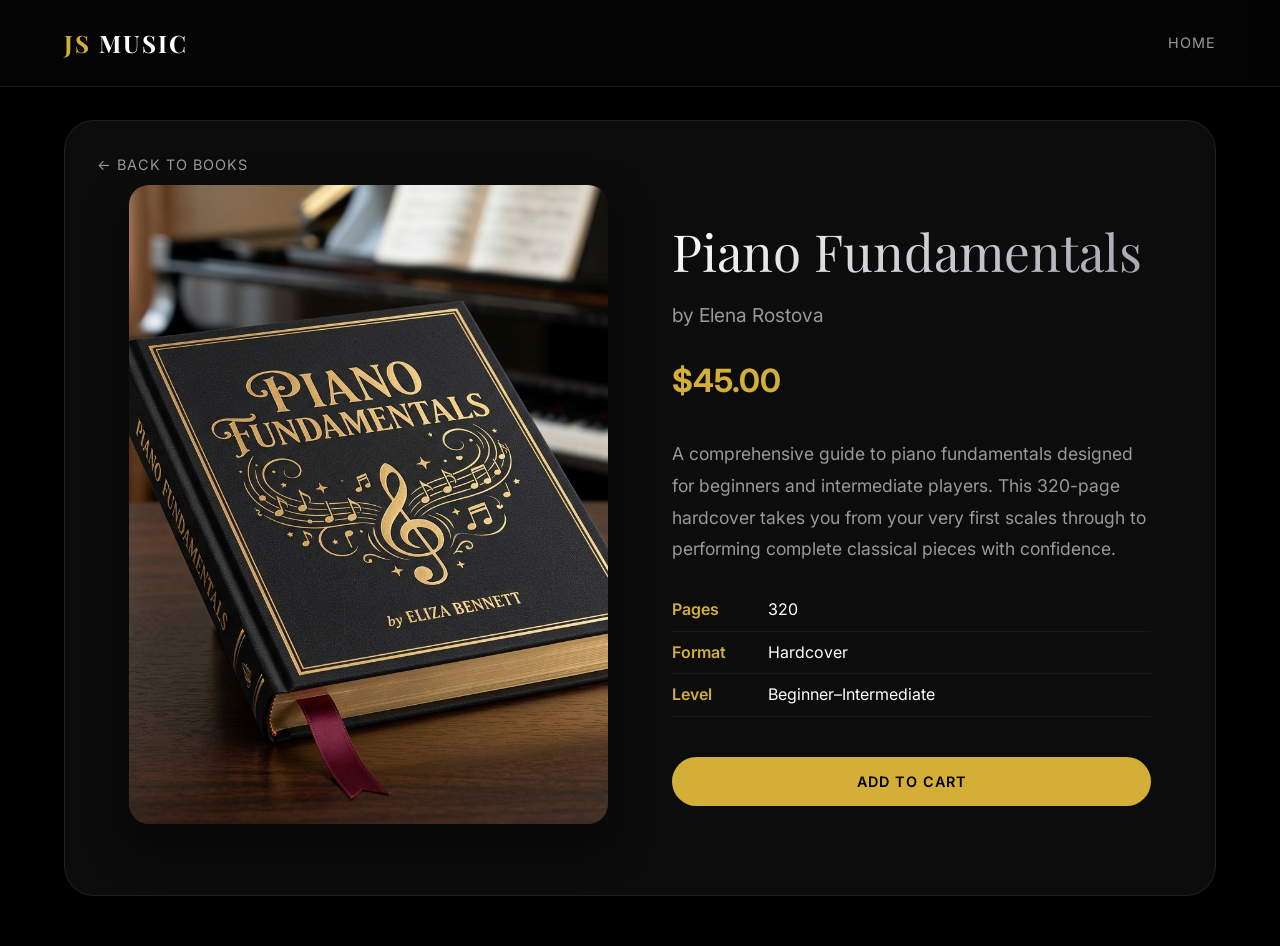
==== book-details.html @ 34267fd7 "Premium dark theme redesign, new book details pages, perfect alignment fixes, and GSAP bug removals" ====
<!DOCTYPE html>
<html lang="en">
<head>
    <meta charset="UTF-8">
    <meta name="viewport" content="width=device-width, initial-scale=1.0">
    <title>Book Details | JS Music</title>
    
    <!-- Google Fonts -->
    <link rel="preconnect" href="https://fonts.googleapis.com">
    <link rel="preconnect" href="https://fonts.gstatic.com" crossorigin>
    <link href="https://fonts.googleapis.com/css2?family=Inter:wght@300;400;600;700&family=Playfair+Display:ital,wght@0,400;0,700;1,400&display=swap" rel="stylesheet">
    
    <link rel="stylesheet" href="styles.css">
    
    <!-- GSAP for Animations -->
    <script src="https://cdnjs.cloudflare.com/ajax/libs/gsap/3.12.2/gsap.min.js"></script>
    <style>
        .book-details-page {
            padding: 120px 5% 50px;
            min-height: 100vh;
            display: flex;
            align-items: center;
            justify-content: center;
        }
        
        .book-details-container {
            max-width: 1200px;
            width: 100%;
            display: grid;
            grid-template-columns: 1fr 1fr;
            gap: 4rem;
            align-items: center;
            background: var(--card-bg);
            border: 1px solid var(--border-color);
            border-radius: 30px;
            padding: 4rem;
            backdrop-filter: blur(20px);
            opacity: 0;
            transform: translateY(30px);
        }

        .back-btn {
            position: absolute;
            top: 2rem;
            left: 2rem;
            color: var(--text-secondary);
            text-decoration: none;
            display: flex;
            align-items: center;
            gap: 0.5rem;
            transition: color 0.3s ease;
            font-size: 0.9rem;
            text-transform: uppercase;
            letter-spacing: 1px;
        }

        .back-btn:hover {
            color: var(--accent);
        }

        .book-details-img {
            width: 100%;
            border-radius: 20px;
            box-shadow: 0 20px 40px rgba(0,0,0,0.5);
            aspect-ratio: 3/4;
            object-fit: cover;
        }
        
        .book-placeholder {
            width: 100%;
            aspect-ratio: 3/4;
            border-radius: 20px;
            display: flex;
            align-items: center;
            justify-content: center;
            text-align: center;
            padding: 20px;
            border: 1px solid var(--accent);
            box-shadow: 0 20px 40px rgba(0,0,0,0.5);
        }

        .book-info-large h1 {
            font-size: clamp(2.5rem, 4vw, 3.5rem);
            margin-bottom: 0.5rem;
        }

        .book-info-large .author {
            color: var(--text-secondary);
            font-size: 1.2rem;
            margin-bottom: 1.5rem;
            display: block;
        }

        .book-info-large .price {
            font-size: 2rem;
            color: var(--accent);
            font-weight: 700;
            margin-bottom: 2rem;
        }

        .book-info-large p {
            color: var(--text-secondary);
            line-height: 1.8;
            margin-bottom: 1.5rem;
            font-size: 1.1rem;
        }

        .book-info-large ul {
            list-style: none;
            margin-bottom: 2.5rem;
        }

        .book-info-large ul li {
            padding: 0.5rem 0;
            border-bottom: 1px solid rgba(255,255,255,0.05);
            display: flex;
            gap: 1rem;
        }

        .book-info-large ul li span {
            color: var(--accent);
            font-weight: 600;
            min-width: 80px;
        }

        @media (max-width: 900px) {
            .book-details-container {
                grid-template-columns: 1fr;
                padding: 2.5rem;
            }
            .book-details-img, .book-placeholder {
                max-width: 400px;
                margin: 0 auto;
            }
        }
    </style>
</head>
<body>

    <!-- Navigation -->
    <nav class="scrolled">
        <a href="index.html" class="logo">
            <span class="text-gold">JS</span> MUSIC
        </a>
        <ul class="nav-links">
            <li><a href="index.html">Home</a></li>
            <li class="cart-nav-item" id="cart-nav-item"><a href="#" id="cart-nav-btn" class="text-gold" style="font-weight: 600;">🛒 Cart (<span id="cart-count">0</span>)</a></li>
        </ul>
    </nav>

    <div class="book-details-page">
        <div class="book-details-container" id="book-container" style="position: relative;">
            <a href="index.html#books" class="back-btn">← Back to Books</a>
            
            <div id="book-image-wrapper">
                <!-- Image injected here -->
            </div>
            
            <div class="book-info-large" id="book-info">
                <!-- Info injected here -->
            </div>
        </div>
    </div>

    <!-- Cart Modal from main page -->
    <div class="cart-overlay" id="cart-overlay"></div>
    <div class="cart-modal" id="cart-modal">
        <div class="cart-content">
            <button class="close-cart" id="close-cart">&times;</button>
            <h2 class="text-gradient" style="margin-bottom: 2rem;">Your Cart</h2>
            
            <div class="cart-items" id="cart-items">
                <p class="empty-cart">Your cart is empty.</p>
            </div>
            
            <div class="cart-summary" id="cart-summary" style="display: none;">
                <div class="cart-total" style="font-size: 1.5rem; font-weight: bold; margin: 1.5rem 0; border-top: 1px solid rgba(255,255,255,0.1); padding-top: 1rem;">
                    Total: <span class="text-gold">$<span id="cart-total-amount">0.00</span></span>
                </div>
                
                <h3 style="margin-bottom:1rem; font-family: var(--font-main);">Secure Checkout</h3>
                <form class="checkout-form" id="checkout-form">
                    <input type="text" class="form-input" placeholder="Cardholder Name" required style="margin-bottom: 1rem;">
                    <input type="text" class="form-input" placeholder="Card Number (Dummy 16 digits)" required pattern="\d{16}" title="Please enter 16 digits" style="margin-bottom: 1rem;">
                    <div style="display:flex; gap:1rem; margin-bottom: 1rem;">
                        <input type="text" class="form-input" placeholder="MM/YY" required pattern="\d\d/\d\d" title="MM/YY">
                        <input type="text" class="form-input" placeholder="CVC" required pattern="\d{3,4}">
                    </div>
                    <button type="submit" class="btn btn-primary" style="width:100%; text-align:center;">Pay Now</button>
                </form>
            </div>
        </div>
    </div>

    <!-- Toast Notification for Adding to Cart -->
    <div id="toast-container" style="position: fixed; bottom: 2rem; right: 2rem; z-index: 9999; display: flex; flex-direction: column; gap: 1rem;"></div>

    <script>
        const booksDatabase = {
            '1': {
                title: "Piano Fundamentals",
                author: "Elena Rostova",
                price: 45.00,
                image: "book_cover1_1779692282630.png",
                desc: "A comprehensive guide to piano fundamentals designed for beginners and intermediate players. This 320-page hardcover takes you from your very first scales through to performing complete classical pieces with confidence.",
                pages: "320",
                format: "Hardcover",
                level: "Beginner–Intermediate"
            },
            '2': {
                title: "Theory Mastery",
                author: "Dr. James Sterling",
                price: 55.00,
                image: "book_cover2_1779692402401.png",
                desc: "The definitive music theory textbook used in our advanced classes. Dr. Sterling breaks down complex theoretical concepts into intuitive, easy-to-understand lessons with practical exercises throughout.",
                pages: "480",
                format: "Hardcover",
                level: "Intermediate–Advanced"
            },
            '3': {
                title: "Strings & Harmony",
                author: "Marcus Chen",
                price: 40.00,
                isGradient: true,
                gradient: "linear-gradient(135deg, #4a0000, #1a0000)",
                desc: "A beautifully illustrated guide to string instruments and harmonic theory. This book bridges the gap between guitar and orchestral string knowledge, giving you a holistic understanding of string-based music.",
                pages: "280",
                format: "Paperback",
                level: "All Levels"
            },
            '4': {
                title: "Rhythm & Soul",
                author: "Sarah Jenkins",
                price: 35.00,
                isGradient: true,
                gradient: "linear-gradient(135deg, #001a0d, #000a05)",
                desc: "Explore the rhythmic foundations of music across genres — from classical time signatures to jazz syncopation, gospel grooves, and contemporary beats. An essential read for any aspiring musician.",
                pages: "250",
                format: "Paperback",
                level: "Beginner–Intermediate"
            }
        };

        document.addEventListener("DOMContentLoaded", () => {
            const urlParams = new URLSearchParams(window.location.search);
            const bookId = urlParams.get('id') || '1'; // default to 1
            const book = booksDatabase[bookId];

            if (book) {
                // Set Image
                const imgWrapper = document.getElementById('book-image-wrapper');
                if (book.isGradient) {
                    imgWrapper.innerHTML = `
                        <div class="book-placeholder" style="background: ${book.gradient};">
                            <h4 style="color: #d4af37; font-family: 'Playfair Display'; font-size: 2rem; text-transform: uppercase;">${book.title.replace(' & ', '<br>&<br>')}</h4>
                        </div>
                    `;
                } else {
                    imgWrapper.innerHTML = `<img src="${book.image}" alt="${book.title}" class="book-details-img">`;
                }

                // Set Info
                const infoWrapper = document.getElementById('book-info');
                infoWrapper.innerHTML = `
                    <h1 class="text-gradient">${book.title}</h1>
                    <span class="author">by ${book.author}</span>
                    <div class="price">$${book.price.toFixed(2)}</div>
                    <p>${book.desc}</p>
                    <ul>
                        <li><span>Pages</span> ${book.pages}</li>
                        <li><span>Format</span> ${book.format}</li>
                        <li><span>Level</span> ${book.level}</li>
                    </ul>
                    <button class="btn btn-primary add-to-cart-detail" style="width: 100%; text-align: center;">Add to Cart</button>
                `;

                // Add to Cart Logic
                document.querySelector('.add-to-cart-detail').addEventListener('click', (e) => {
                    const btn = e.target;
                    
                    // Add to localStorage cart to sync with index.html
                    let currentCart = JSON.parse(localStorage.getItem('jsmusic_cart') || '[]');
                    currentCart.push({ title: book.title, price: book.price });
                    localStorage.setItem('jsmusic_cart', JSON.stringify(currentCart));
                    
                    updateLocalCartUI();

                    const originalText = btn.innerText;
                    btn.innerText = "Added!";
                    btn.style.backgroundColor = "#4caf50";
                    btn.style.color = "#fff";
                    
                    setTimeout(() => {
                        btn.innerText = originalText;
                        btn.style.backgroundColor = "";
                        btn.style.color = "";
                    }, 1000);
                });
            }

            // Animate In
            gsap.to(".book-details-container", {
                y: 0,
                opacity: 1,
                duration: 1,
                ease: "power4.out"
            });
        });

        // Simplified Cart sync for details page
        function updateLocalCartUI() {
            let currentCart = JSON.parse(localStorage.getItem('jsmusic_cart') || '[]');
            const cartCount = document.getElementById('cart-count');
            const cartNavItem = document.getElementById('cart-nav-item');
            
            if (cartCount) cartCount.innerText = currentCart.length;
            if (cartNavItem) {
                if (currentCart.length > 0) {
                    cartNavItem.style.display = 'block';
                } else {
                    cartNavItem.style.display = 'none';
                }
            }
        }
        
        updateLocalCartUI();
        
        // Cart toggle logic
        document.getElementById('cart-nav-btn').addEventListener('click', (e) => {
            e.preventDefault();
            document.getElementById('cart-modal').classList.add('active');
            document.getElementById('cart-overlay').classList.add('active');
            renderCartContent();
        });

        document.getElementById('close-cart').addEventListener('click', () => {
            document.getElementById('cart-modal').classList.remove('active');
            document.getElementById('cart-overlay').classList.remove('active');
        });

        document.getElementById('cart-overlay').addEventListener('click', () => {
            document.getElementById('cart-modal').classList.remove('active');
            document.getElementById('cart-overlay').classList.remove('active');
        });

        function renderCartContent() {
            let currentCart = JSON.parse(localStorage.getItem('jsmusic_cart') || '[]');
            const cartItemsContainer = document.getElementById('cart-items');
            const cartSummary = document.getElementById('cart-summary');
            const cartTotalAmount = document.getElementById('cart-total-amount');

            if (currentCart.length === 0) {
                cartItemsContainer.innerHTML = '<p class="empty-cart">Your cart is empty.</p>';
                cartSummary.style.display = 'none';
            } else {
                cartItemsContainer.innerHTML = '';
                let total = 0;
                
                currentCart.forEach((item, index) => {
                    total += item.price;
                    const itemEl = document.createElement('div');
                    itemEl.className = 'cart-item';
                    itemEl.innerHTML = `
                        <div>
                            <div class="cart-item-title">${item.title}</div>
                            <div class="cart-item-price">$${item.price.toFixed(2)}</div>
                        </div>
                        <button class="remove-item" data-index="${index}" style="background:none; border:none; color:var(--text-secondary); cursor:pointer;">Remove</button>
                    `;
                    cartItemsContainer.appendChild(itemEl);
                });
                
                cartTotalAmount.innerText = total.toFixed(2);
                cartSummary.style.display = 'block';
                
                document.querySelectorAll('.remove-item').forEach(btn => {
                    btn.addEventListener('click', (e) => {
                        const idx = e.target.getAttribute('data-index');
                        currentCart.splice(idx, 1);
                        localStorage.setItem('jsmusic_cart', JSON.stringify(currentCart));
                        updateLocalCartUI();
                        renderCartContent();
                    });
                });
            }
        }
    </script>
</body>
</html>
---- styles.css ----
:root {
    --bg-color: #000000;
    --text-primary: #ffffff;
    --text-secondary: #999999;
    --accent: #d4af37;
    --accent-hover: #f3d05e;
    --card-bg: rgba(18, 18, 18, 0.7);
    --border-color: rgba(255, 255, 255, 0.08);
    --font-main: 'Inter', sans-serif;
    --font-serif: 'Playfair Display', serif;
}

* {
    margin: 0;
    padding: 0;
    box-sizing: border-box;
}

html {
    scroll-behavior: smooth;
}

/* ========== CUSTOM SCROLLBAR ========== */
::-webkit-scrollbar {
    width: 10px;
}

::-webkit-scrollbar-track {
    background: var(--bg-color);
}

::-webkit-scrollbar-thumb {
    background: #333;
    border-radius: 5px;
}

::-webkit-scrollbar-thumb:hover {
    background: var(--accent);
}

body {
    background-color: var(--bg-color);
    color: var(--text-primary);
    font-family: var(--font-main);
    overflow-x: hidden;
    line-height: 1.6;
    -webkit-font-smoothing: antialiased;
}

h1, h2, h3, h4, h5, h6 {
    font-family: var(--font-serif);
    font-weight: 400;
}

.text-gradient {
    background: linear-gradient(135deg, #fff, #a1a1aa);
    -webkit-background-clip: text;
    -webkit-text-fill-color: transparent;
    background-clip: text;
}

.text-gold {
    color: var(--accent);
}

/* ========== NAVIGATION ========== */
nav {
    position: fixed;
    top: 0;
    width: 100%;
    padding: 1.5rem 5%;
    display: flex;
    justify-content: space-between;
    align-items: center;
    z-index: 100;
    transition: background-color 0.3s ease, backdrop-filter 0.3s ease;
}

nav.scrolled {
    background-color: rgba(5, 5, 5, 0.85);
    backdrop-filter: blur(15px);
    border-bottom: 1px solid var(--border-color);
}

.logo {
    font-family: var(--font-serif);
    font-size: 1.5rem;
    font-weight: 700;
    letter-spacing: 2px;
    color: #fff;
    text-decoration: none;
    display: flex;
    align-items: center;
    gap: 0.5rem;
}

.nav-links {
    display: flex;
    gap: 2rem;
    list-style: none;
    align-items: center;
}

.nav-links a {
    color: var(--text-secondary);
    text-decoration: none;
    font-size: 0.9rem;
    letter-spacing: 1px;
    text-transform: uppercase;
    transition: color 0.3s ease;
}

.nav-links a:hover {
    color: #fff;
}

/* Cart Nav - hidden by default, shown via JS */
.cart-nav-item {
    display: none;
}

.cart-nav-item.has-items {
    display: block;
}

/* Hamburger Menu */
.hamburger {
    display: none;
    flex-direction: column;
    gap: 5px;
    cursor: pointer;
    z-index: 200;
    background: none;
    border: none;
    padding: 5px;
}

.hamburger span {
    width: 25px;
    height: 2px;
    background: #fff;
    transition: all 0.3s ease;
}

.hamburger.active span:nth-child(1) {
    transform: rotate(45deg) translateY(5px) translateX(5px);
}

.hamburger.active span:nth-child(2) {
    opacity: 0;
}

.hamburger.active span:nth-child(3) {
    transform: rotate(-45deg) translateY(-5px) translateX(5px);
}

/* ========== BUTTONS ========== */
.btn {
    display: inline-block;
    padding: 1rem 2.5rem;
    border-radius: 30px;
    text-decoration: none;
    font-size: 0.9rem;
    letter-spacing: 1px;
    text-transform: uppercase;
    transition: all 0.4s cubic-bezier(0.165, 0.84, 0.44, 1);
    cursor: pointer;
    border: none;
    font-family: var(--font-main);
}

.btn-primary {
    background-color: var(--accent);
    color: #000;
    font-weight: 600;
}

.btn-primary:hover {
    background-color: var(--accent-hover);
    transform: translateY(-2px);
    box-shadow: 0 10px 20px rgba(212, 175, 55, 0.2);
}

.btn-outline {
    background-color: transparent;
    color: #fff;
    border: 1px solid rgba(255, 255, 255, 0.3);
}

.btn-outline:hover {
    border-color: #fff;
    background-color: #fff;
    color: #000;
}

.btn-sm {
    padding: 0.6rem 1.5rem;
    font-size: 0.8rem;
}

/* ========== HERO SECTION ========== */
.hero {
    position: relative;
    height: 100vh;
    display: flex;
    align-items: center;
    justify-content: center;
    overflow: hidden;
}

.hero-piano-container {
    position: absolute;
    top: 0;
    left: 0;
    width: 100%;
    height: 100%;
    z-index: -2;
    background-color: #050505;
    overflow: hidden;
    perspective: 1500px;
}

.hero-piano {
    position: absolute;
    bottom: -15vh;
    left: 50%;
    transform: translateX(-50%) rotateX(60deg);
    transform-style: preserve-3d;
    display: flex;
    justify-content: center;
    width: 150vw;
    padding: 30px 10px;
    background: #0a0a0a;
    border-radius: 10px;
    box-shadow: 0 -20px 100px rgba(0,0,0,1);
}

.hero-piano::before {
    content: '';
    position: absolute;
    top: -200px;
    left: 0;
    width: 100%;
    height: 200px;
    background: linear-gradient(to top, #111, #000);
    transform: rotateX(-90deg);
    transform-origin: bottom;
    box-shadow: inset 0 -10px 50px rgba(0,0,0,0.8);
}

.piano-key {
    position: relative;
    border-radius: 0 0 5px 5px;
    transition: transform 0.1s ease, background-color 0.1s ease;
    box-sizing: border-box;
    transform-origin: top;
    flex-shrink: 0;
}

.piano-key.white {
    width: 4vw;
    max-width: 60px;
    height: 25vh;
    max-height: 250px;
    background: linear-gradient(to bottom, #f9f9f9, #d9d9d9);
    border: 1px solid #999;
    z-index: 1;
    box-shadow: inset 0 -2px 5px rgba(0,0,0,0.1), 0 5px 15px rgba(0,0,0,0.5);
}

.piano-key.black {
    width: 2.4vw;
    max-width: 36px;
    height: 15vh;
    max-height: 150px;
    background: linear-gradient(to bottom, #333, #000);
    z-index: 2;
    margin-left: -1.2vw;
    margin-right: -1.2vw;
    border: 1px solid #000;
    box-shadow: inset 0 -2px 5px rgba(255,255,255,0.1), 0 5px 10px rgba(0,0,0,0.8);
}

@media (min-width: 1500px) {
    .piano-key.black {
        margin-left: -18px;
        margin-right: -18px;
    }
}

.piano-key.white.active {
    transform: rotateX(-4deg);
    background: #e8dbcc;
    box-shadow: inset 0 -1px 3px rgba(0,0,0,0.2), 0 2px 5px rgba(0,0,0,0.5);
}

.piano-key.black.active {
    transform: rotateX(-4deg);
    background: #1a1a1a;
    box-shadow: inset 0 -1px 3px rgba(255,255,255,0.1), 0 2px 5px rgba(0,0,0,0.8);
}

.hero-overlay {
    position: absolute;
    top: 0;
    left: 0;
    width: 100%;
    height: 100%;
    background: radial-gradient(circle at center, rgba(5,5,5,0.4) 0%, rgba(5,5,5,0.9) 100%);
    z-index: 0;
}

.hero-content {
    text-align: center;
    max-width: 800px;
    padding: 0 20px;
    z-index: 1;
}

.hero h1 {
    font-size: clamp(2.5rem, 8vw, 6rem);
    line-height: 1.1;
    margin-bottom: 1.5rem;
    opacity: 0;
    transform: translateY(30px);
}

.hero p {
    font-size: clamp(1rem, 2vw, 1.5rem);
    color: var(--text-secondary);
    margin-bottom: 2.5rem;
    opacity: 0;
    transform: translateY(30px);
}

.hero .btn-group {
    opacity: 0;
    transform: translateY(30px);
    display: flex;
    gap: 1rem;
    justify-content: center;
    flex-wrap: wrap;
}

/* ========== SECTIONS ========== */
.section {
    padding: 120px 5%;
    position: relative;
}

.section-header {
    text-align: center;
    margin-bottom: 5rem;
}

.section-header h2 {
    font-size: clamp(2rem, 5vw, 4rem);
    margin-bottom: 1rem;
}

.section-header p {
    color: var(--text-secondary);
    font-size: clamp(1rem, 1.5vw, 1.2rem);
    max-width: 700px;
    margin: 0 auto;
}

/* ========== ABOUT SECTION ========== */
.about-container {
    max-width: 1200px;
    margin: 0 auto;
    display: grid;
    grid-template-columns: 1fr 1fr;
    gap: 4rem;
    align-items: center;
}

.about-text h2 {
    font-size: clamp(2rem, 5vw, 3.5rem);
    margin-bottom: 2rem;
}

.about-text p {
    font-size: 1.1rem;
    color: var(--text-secondary);
    margin-bottom: 1.5rem;
    line-height: 1.8;
}

.about-image-wrapper {
    position: relative;
    border-radius: 20px;
    overflow: hidden;
    aspect-ratio: 4/5;
}

.about-image {
    width: 100%;
    height: 100%;
    object-fit: cover;
}

.image-overlay {
    position: absolute;
    top: 0;
    left: 0;
    width: 100%;
    height: 100%;
    background: linear-gradient(to top, rgba(0,0,0,0.8), transparent);
}

/* About Features Grid */
.about-features {
    display: grid;
    grid-template-columns: repeat(auto-fit, minmax(250px, 1fr));
    gap: 2rem;
    max-width: 1200px;
    margin: 5rem auto 0;
}

.about-feature {
    background: var(--card-bg);
    border: 1px solid var(--border-color);
    border-radius: 15px;
    padding: 2rem;
    text-align: center;
    transition: transform 0.6s cubic-bezier(0.165, 0.84, 0.44, 1), border-color 0.4s ease;
    display: flex;
    flex-direction: column;
}

.about-feature:hover {
    transform: translateY(-5px);
    border-color: var(--accent);
}

.about-feature-icon {
    font-size: 2.5rem;
    margin-bottom: 1rem;
}

.about-feature h4 {
    font-size: 1.2rem;
    margin-bottom: 0.5rem;
    color: var(--text-primary);
}

.about-feature p {
    color: var(--text-secondary);
    font-size: 0.95rem;
    flex-grow: 1;
}

/* ========== TUTOR SECTION ========== */
.tutor-section {
    max-width: 1200px;
    margin: 6rem auto 0;
}

.tutor-profile {
    display: grid;
    grid-template-columns: 300px 1fr;
    gap: 3rem;
    background: var(--card-bg);
    border: 1px solid var(--border-color);
    border-radius: 25px;
    padding: 3rem;
    align-items: center;
}

.tutor-image-wrapper {
    width: 100%;
    aspect-ratio: 1;
    border-radius: 20px;
    overflow: hidden;
    border: 2px solid var(--accent);
}

.tutor-image-wrapper img {
    width: 100%;
    height: 100%;
    object-fit: cover;
}

.tutor-details h3 {
    font-size: 2rem;
    margin-bottom: 0.5rem;
    color: #fff;
}

.tutor-details .tutor-title {
    color: var(--accent);
    font-size: 1rem;
    margin-bottom: 1.5rem;
    display: block;
}

.tutor-details p {
    color: var(--text-secondary);
    margin-bottom: 1rem;
    line-height: 1.7;
    font-size: 1rem;
}

.tutor-stats {
    display: flex;
    gap: 2rem;
    margin: 1.5rem 0;
    flex-wrap: wrap;
}

.tutor-stat {
    text-align: center;
}

.tutor-stat .stat-number {
    font-size: 2rem;
    color: var(--accent);
    font-weight: 700;
    font-family: var(--font-serif);
    display: block;
}

.tutor-stat .stat-label {
    color: var(--text-secondary);
    font-size: 0.85rem;
    text-transform: uppercase;
    letter-spacing: 1px;
}

.btn-download {
    display: inline-flex;
    align-items: center;
    gap: 0.5rem;
    padding: 0.8rem 2rem;
    border-radius: 30px;
    background: transparent;
    border: 1px solid var(--accent);
    color: var(--accent);
    font-size: 0.9rem;
    text-decoration: none;
    transition: all 0.3s ease;
    margin-top: 0.5rem;
    cursor: pointer;
    font-family: var(--font-main);
}

.btn-download:hover {
    background: var(--accent);
    color: #000;
}

/* Certificates Grid */
.certificates-container {
    margin-top: 6rem;
}

.certificates-container > h3 {
    text-align: center;
    font-size: clamp(1.8rem, 4vw, 2.5rem);
    margin-bottom: 3rem;
}

.certificates-grid {
    display: grid;
    grid-template-columns: repeat(auto-fit, minmax(250px, 1fr));
    gap: 2rem;
    max-width: 1200px;
    margin: 0 auto;
}

.cert-card {
    background: var(--card-bg);
    border: 1px solid var(--border-color);
    border-radius: 15px;
    padding: 2rem;
    text-align: center;
    position: relative;
    overflow: hidden;
    transition: transform 0.6s cubic-bezier(0.165, 0.84, 0.44, 1), border-color 0.4s ease;
    display: flex;
    flex-direction: column;
}

.cert-card:hover {
    transform: translateY(-5px);
    border-color: var(--accent);
}

.cert-icon {
    font-size: 2.5rem;
    margin-bottom: 1rem;
}

.cert-card h4 {
    color: var(--text-primary);
    font-size: 1.2rem;
    margin-bottom: 0.5rem;
}

.cert-card p {
    color: var(--text-secondary);
    font-size: 0.9rem;
    flex-grow: 1;
}

.cert-ribbon {
    position: absolute;
    top: 15px;
    right: -30px;
    background: var(--accent);
    color: #000;
    font-weight: bold;
    font-size: 0.7rem;
    padding: 5px 30px;
    transform: rotate(45deg);
    text-transform: uppercase;
}

/* ========== COURSES SECTION ========== */
.courses-section {
    background-color: var(--bg-color);
}

.courses-grid {
    display: grid;
    grid-template-columns: repeat(auto-fit, minmax(300px, 1fr));
    gap: 2.5rem;
    max-width: 1200px;
    margin: 0 auto;
}

.course-card {
    background: linear-gradient(145deg, #111, #0a0a0a);
    border: 1px solid var(--border-color);
    border-radius: 20px;
    overflow: hidden;
    transition: all 0.6s cubic-bezier(0.165, 0.84, 0.44, 1);
    display: flex;
    flex-direction: column;
}

.course-card:hover {
    border-color: rgba(212, 175, 55, 0.5);
    box-shadow: 0 20px 50px rgba(0,0,0,0.6);
    transform: translateY(-8px) scale(1.01);
}

.course-image-wrapper {
    width: 100%;
    height: 220px;
    overflow: hidden;
    background: #111;
}

.course-image {
    width: 100%;
    height: 100%;
    object-fit: cover;
    transition: transform 0.5s ease;
}

.course-card:hover .course-image {
    transform: scale(1.05);
}

.course-content {
    padding: 2rem;
    display: flex;
    flex-direction: column;
    flex-grow: 1;
}

.course-card h3 {
    font-size: 1.6rem;
    margin-bottom: 1rem;
    color: #fff;
    letter-spacing: -0.5px;
}

.course-card p {
    color: var(--text-secondary);
    line-height: 1.7;
    margin-bottom: 1rem;
}

.course-details-list {
    list-style: none;
    padding: 0;
    margin: 1.5rem 0;
}

.course-details-list li {
    color: var(--text-secondary);
    padding: 0.5rem 0;
    border-bottom: 1px solid rgba(255,255,255,0.05);
    display: flex;
    align-items: center;
    gap: 0.5rem;
    font-size: 0.95rem;
}

.course-details-list li .detail-label {
    color: var(--accent);
    font-weight: 600;
    min-width: 100px;
}

.course-book-btn {
    margin-top: auto;
    width: 100%;
    text-align: center;
}

/* ========== BOOKS SECTION ========== */
.books-section {
    background-color: var(--bg-color);
}

.books-grid {
    display: grid;
    grid-template-columns: repeat(auto-fit, minmax(280px, 1fr));
    gap: 2.5rem;
    max-width: 1400px;
    margin: 0 auto;
}

.book-card {
    background: var(--card-bg);
    border: 1px solid var(--border-color);
    border-radius: 20px;
    padding: 2rem;
    transition: transform 0.4s ease, box-shadow 0.4s ease;
    display: flex;
    flex-direction: column;
    backdrop-filter: blur(10px);
}

.book-card:hover {
    transform: translateY(-10px);
    box-shadow: 0 20px 40px rgba(0,0,0,0.5);
    border-color: rgba(212, 175, 55, 0.3);
}

.book-image-container {
    width: 100%;
    aspect-ratio: 3/4;
    border-radius: 10px;
    overflow: hidden;
    margin-bottom: 1.5rem;
    background: #111;
}

.book-image {
    width: 100%;
    height: 100%;
    object-fit: cover;
    transition: transform 0.7s ease;
}

.book-card:hover .book-image {
    transform: scale(1.05);
}

.book-info {
    flex-grow: 1;
    display: flex;
    flex-direction: column;
}

.book-title {
    font-size: 1.4rem;
    margin-bottom: 0.5rem;
}

.book-author {
    color: var(--text-secondary);
    font-size: 0.9rem;
    margin-bottom: 1rem;
}

.book-price {
    font-size: 1.25rem;
    color: var(--accent);
    font-weight: 600;
    margin-bottom: 1rem;
    margin-top: auto;
}

.book-actions {
    display: flex;
    gap: 0.8rem;
    flex-wrap: wrap;
}

.book-actions .btn {
    padding: 0.7rem 1.2rem;
    flex: 1;
    text-align: center;
    min-width: 120px;
}

/* Book Details Expandable */
.book-details {
    max-height: 0;
    overflow: hidden;
    transition: max-height 0.5s ease, padding 0.3s ease;
    border-top: 0px solid transparent;
}

.book-details.expanded {
    max-height: 500px;
    padding-top: 1rem;
    margin-top: 1rem;
    border-top: 1px solid var(--border-color);
}

.book-details-content {
    color: var(--text-secondary);
    font-size: 0.95rem;
    line-height: 1.7;
}

.book-details-content h5 {
    color: var(--text-primary);
    font-size: 1rem;
    margin-bottom: 0.5rem;
    font-family: var(--font-main);
    font-weight: 600;
}

.book-details-content p {
    margin-bottom: 0.8rem;
}

.book-details-content ul {
    list-style: none;
    padding: 0;
}

.book-details-content ul li {
    padding: 0.3rem 0;
    padding-left: 1rem;
    position: relative;
}

.book-details-content ul li::before {
    content: '\2022';
    color: var(--accent);
    position: absolute;
    left: 0;
}

/* ========== CONTACT / TRIAL SECTION ========== */
.trial-section {
    position: relative;
    padding: 120px 5%;
    background: linear-gradient(to bottom, #0a0a0a, #000);
}

.trial-container {
    max-width: 1000px;
    margin: 0 auto;
    background: var(--card-bg);
    border: 1px solid var(--border-color);
    border-radius: 30px;
    padding: 4rem;
    backdrop-filter: blur(20px);
    display: grid;
    grid-template-columns: 1fr 1fr;
    gap: 4rem;
}

.trial-info h2 {
    font-size: clamp(2rem, 4vw, 3rem);
    margin-bottom: 1.5rem;
}

.trial-info p {
    color: var(--text-secondary);
    margin-bottom: 1.5rem;
    font-size: 1.05rem;
    line-height: 1.7;
}

.contact-form {
    display: flex;
    flex-direction: column;
    gap: 1.5rem;
}

.form-group {
    position: relative;
}

.form-input {
    width: 100%;
    padding: 1rem 0;
    background: transparent;
    border: none;
    border-bottom: 1px solid rgba(255,255,255,0.2);
    color: #fff;
    font-size: 1rem;
    font-family: var(--font-main);
    transition: border-color 0.3s ease;
}

.form-input:focus {
    outline: none;
    border-bottom-color: var(--accent);
}

.form-input::placeholder {
    color: transparent;
}

.form-label {
    position: absolute;
    top: 1rem;
    left: 0;
    color: var(--text-secondary);
    transition: all 0.3s ease;
    pointer-events: none;
}

.form-input:focus ~ .form-label,
.form-input:not(:placeholder-shown) ~ .form-label {
    top: -0.5rem;
    font-size: 0.8rem;
    color: var(--accent);
}

/* ========== FOOTER ========== */
footer {
    padding: 4rem 5% 2rem;
    border-top: 1px solid var(--border-color);
    text-align: center;
}

.footer-logo {
    font-family: var(--font-serif);
    font-size: 2rem;
    margin-bottom: 1rem;
}

.footer-links {
    display: flex;
    justify-content: center;
    gap: 2rem;
    margin-bottom: 2rem;
    flex-wrap: wrap;
}

.footer-links a {
    color: var(--text-secondary);
    text-decoration: none;
    transition: color 0.3s;
}

.footer-links a:hover {
    color: #fff;
}

.copyright {
    color: var(--text-secondary);
    font-size: 0.9rem;
}

/* ========== CART MODAL ========== */
.cart-overlay {
    position: fixed;
    top: 0;
    left: 0;
    width: 100%;
    height: 100%;
    background: rgba(0,0,0,0.7);
    backdrop-filter: blur(5px);
    z-index: 999;
    opacity: 0;
    pointer-events: none;
    transition: opacity 0.3s ease;
}

.cart-overlay.active {
    opacity: 1;
    pointer-events: all;
}

.cart-modal {
    position: fixed;
    top: 0;
    right: -420px;
    width: 400px;
    max-width: 90vw;
    height: 100vh;
    background: #0a0a0a;
    border-left: 1px solid var(--border-color);
    z-index: 1000;
    transition: right 0.4s cubic-bezier(0.165, 0.84, 0.44, 1);
    box-shadow: -10px 0 30px rgba(0,0,0,0.5);
    overflow-y: auto;
}

.cart-modal.active {
    right: 0;
}

.cart-content {
    padding: 2rem;
    display: flex;
    flex-direction: column;
    min-height: 100%;
}

.close-cart {
    background: transparent;
    border: none;
    color: #fff;
    font-size: 2rem;
    cursor: pointer;
    position: absolute;
    top: 1rem;
    right: 1.5rem;
    transition: color 0.3s ease;
}

.close-cart:hover {
    color: var(--accent);
}

.cart-item {
    display: flex;
    justify-content: space-between;
    align-items: center;
    padding: 1rem 0;
    border-bottom: 1px solid rgba(255,255,255,0.1);
}

.cart-item-title {
    font-weight: 600;
    margin-bottom: 0.2rem;
}

.cart-item-price {
    color: var(--accent);
}

.remove-item {
    background: transparent;
    border: none;
    color: var(--text-secondary);
    cursor: pointer;
    font-size: 0.8rem;
    text-transform: uppercase;
    font-family: var(--font-main);
}

.remove-item:hover {
    color: #ff4444;
}

.empty-cart {
    color: var(--text-secondary);
    text-align: center;
    padding: 2rem 0;
}

/* ========== UTILITY ANIMATIONS ========== */
.reveal-text {
    clip-path: polygon(0 0, 100% 0, 100% 100%, 0% 100%);
}

.gsap-reveal {
    visibility: hidden;
}

/* ========== RESPONSIVE: TABLET (max 900px) ========== */
@media (max-width: 900px) {
    .section {
        padding: 80px 5%;
    }

    .about-container {
        grid-template-columns: 1fr;
        gap: 2rem;
    }

    .about-image-wrapper {
        aspect-ratio: 16/9;
        max-height: 350px;
    }

    .trial-container {
        grid-template-columns: 1fr;
        padding: 2.5rem;
        gap: 2rem;
    }

    .tutor-profile {
        grid-template-columns: 1fr;
        text-align: center;
    }

    .tutor-image-wrapper {
        max-width: 250px;
        margin: 0 auto;
    }

    .tutor-stats {
        justify-content: center;
    }

    .tutor-details {
        text-align: center;
    }

    .nav-links {
        position: fixed;
        top: 0;
        right: -100%;
        width: 70%;
        max-width: 300px;
        height: 100vh;
        background: rgba(10,10,10,0.98);
        flex-direction: column;
        padding: 5rem 2rem 2rem;
        gap: 1.5rem;
        transition: right 0.3s ease;
        border-left: 1px solid var(--border-color);
    }

    .nav-links.active {
        right: 0;
    }

    .hamburger {
        display: flex;
    }

    .courses-grid {
        grid-template-columns: 1fr;
    }

    .books-grid {
        grid-template-columns: repeat(auto-fit, minmax(250px, 1fr));
        gap: 1.5rem;
    }

    .hero h1 {
        font-size: clamp(2.2rem, 7vw, 3.5rem);
    }

    .section-header {
        margin-bottom: 3rem;
    }
}

/* ========== RESPONSIVE: MOBILE (max 600px) ========== */
@media (max-width: 600px) {
    .section {
        padding: 60px 4%;
    }

    nav {
        padding: 1rem 4%;
    }

    .hero {
        min-height: 100svh;
    }

    .hero h1 {
        font-size: clamp(1.8rem, 8vw, 2.8rem);
    }

    .hero p {
        font-size: 1rem;
    }

    .hero .btn-group {
        flex-direction: column;
        align-items: center;
    }

    .hero .btn-group .btn {
        width: 80%;
        text-align: center;
    }

    .about-text h2 {
        font-size: 2rem;
    }

    .about-features {
        grid-template-columns: 1fr;
    }

    .certificates-grid {
        grid-template-columns: 1fr;
    }

    .tutor-profile {
        padding: 1.5rem;
    }

    .tutor-details h3 {
        font-size: 1.5rem;
    }

    .books-grid {
        grid-template-columns: 1fr;
    }

    .book-actions {
        flex-direction: column;
    }

    .book-actions .btn {
        width: 100%;
    }

    .trial-container {
        padding: 1.5rem;
        border-radius: 20px;
    }

    .trial-info h2 {
        font-size: 1.8rem;
    }

    .footer-links {
        flex-direction: column;
        gap: 1rem;
    }

    .section-header {
        margin-bottom: 2.5rem;
    }

    .section-header h2 {
        font-size: 2rem;
    }

    .course-content {
        padding: 1.5rem;
    }

    .cart-modal {
        width: 100%;
        max-width: 100vw;
        right: -100%;
    }
}

/* ========== RESPONSIVE: SMALL MOBILE (max 380px) ========== */
@media (max-width: 380px) {
    .hero h1 {
        font-size: 1.6rem;
    }

    .btn {
        padding: 0.8rem 1.5rem;
        font-size: 0.8rem;
    }

    .tutor-stats {
        gap: 1rem;
    }

    .tutor-stat .stat-number {
        font-size: 1.5rem;
    }
}

/* ========== NEW DESIGNS (Contact & Toasts) ========== */
.studio-info-card {
    background: rgba(25, 25, 25, 0.4);
    border: 1px solid rgba(255, 255, 255, 0.1);
    border-radius: 20px;
    padding: 2rem;
    margin-top: 2rem;
    display: flex;
    flex-direction: column;
    gap: 1.5rem;
}

.info-item {
    display: flex;
    align-items: flex-start;
    gap: 1rem;
}

.info-item .icon {
    font-size: 1.5rem;
}

.info-item strong {
    color: var(--accent);
    display: block;
    margin-bottom: 0.2rem;
    font-size: 1.1rem;
}

.info-item p {
    margin: 0;
    font-size: 0.95rem;
    line-height: 1.5;
}

.form-wrapper {
    position: relative;
    z-index: 1;
}

.glass-form {
    background: rgba(15, 15, 15, 0.6);
    backdrop-filter: blur(25px);
    border: 1px solid rgba(255, 255, 255, 0.1);
    border-radius: 25px;
    padding: 3rem;
    box-shadow: 0 30px 60px rgba(0,0,0,0.6), inset 0 1px 0 rgba(255,255,255,0.1);
}

.submit-btn {
    display: flex;
    align-items: center;
    justify-content: center;
    gap: 0.5rem;
    width: 100%;
    margin-top: 1.5rem;
}

.submit-btn svg {
    transition: transform 0.3s ease;
}

.submit-btn:hover svg {
    transform: translateX(5px);
}

/* Toast Notifications */
.toast-notification {
    background: rgba(20, 20, 20, 0.95);
    backdrop-filter: blur(10px);
    border-left: 4px solid var(--accent);
    color: #fff;
    padding: 1rem 1.5rem;
    border-radius: 8px;
    box-shadow: 0 10px 30px rgba(0,0,0,0.5);
    display: flex;
    align-items: center;
    gap: 1rem;
    transform: translateX(120%);
    opacity: 0;
    transition: transform 0.4s cubic-bezier(0.165, 0.84, 0.44, 1), opacity 0.4s;
}

.toast-notification.show {
    transform: translateX(0);
    opacity: 1;
}

.toast-notification.hide {
    transform: translateX(120%);
    opacity: 0;
}
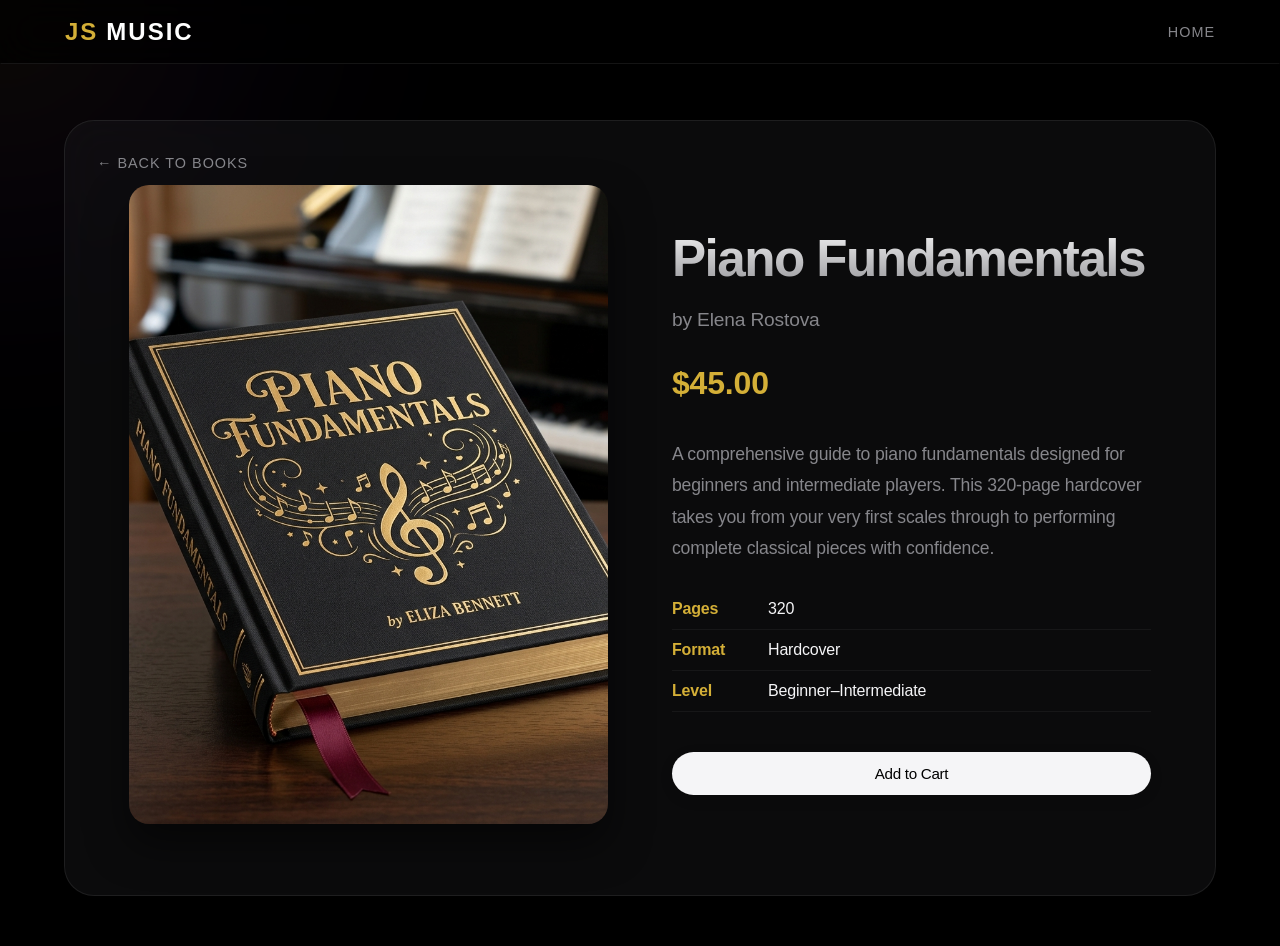
==== commit 1675b5b2: "Redesign website to premium dark mode with smooth interactive animations" ====
--- a/book-details.html
+++ b/book-details.html
@@ -136,6 +136,7 @@
     </style>
 </head>
 <body>
+    <div id="ambient-glow"></div>
 
     <!-- Navigation -->
     <nav class="scrolled">
@@ -384,6 +385,52 @@
                 });
             }
         }
+
+        // Ambient Glow Tracker
+        const ambientGlow = document.getElementById('ambient-glow');
+        if (ambientGlow) {
+            window.addEventListener('mousemove', (e) => {
+                gsap.to(ambientGlow, {
+                    left: e.clientX,
+                    top: e.clientY,
+                    duration: 0.8,
+                    ease: "power2.out",
+                    overwrite: "auto"
+                });
+            });
+        }
+
+        // 3D Tilt for Book Details Container
+        const container = document.getElementById('book-container');
+        if (container) {
+            container.addEventListener('mousemove', (e) => {
+                const { width, height, left, top } = container.getBoundingClientRect();
+                const x = e.clientX - left - width / 2;
+                const y = e.clientY - top - height / 2;
+                
+                const tiltX = (y / (height / 2)) * -4;
+                const tiltY = (x / (width / 2)) * 4;
+                
+                gsap.to(container, {
+                    rotateX: tiltX,
+                    rotateY: tiltY,
+                    transformPerspective: 1000,
+                    duration: 0.5,
+                    ease: "power2.out",
+                    overwrite: "auto"
+                });
+            });
+            
+            container.addEventListener('mouseleave', () => {
+                gsap.to(container, {
+                    rotateX: 0,
+                    rotateY: 0,
+                    duration: 0.8,
+                    ease: "power2.out",
+                    overwrite: "auto"
+                });
+            });
+        }
     </script>
 </body>
 </html>
--- a/styles.css
+++ b/styles.css
@@ -1,13 +1,13 @@
 :root {
     --bg-color: #000000;
-    --text-primary: #ffffff;
-    --text-secondary: #999999;
+    --text-primary: #f5f5f7;
+    --text-secondary: #86868b;
     --accent: #d4af37;
     --accent-hover: #f3d05e;
-    --card-bg: rgba(18, 18, 18, 0.7);
+    --card-bg: rgba(28, 28, 30, 0.4);
     --border-color: rgba(255, 255, 255, 0.08);
-    --font-main: 'Inter', sans-serif;
-    --font-serif: 'Playfair Display', serif;
+    --font-main: -apple-system, BlinkMacSystemFont, "Segoe UI", Roboto, Helvetica, Arial, sans-serif;
+    --font-serif: -apple-system, BlinkMacSystemFont, "Segoe UI", Roboto, Helvetica, Arial, sans-serif;
 }
 
 * {
@@ -43,17 +43,19 @@
     color: var(--text-primary);
     font-family: var(--font-main);
     overflow-x: hidden;
-    line-height: 1.6;
+    line-height: 1.5;
+    letter-spacing: -0.011em;
     -webkit-font-smoothing: antialiased;
 }
 
 h1, h2, h3, h4, h5, h6 {
     font-family: var(--font-serif);
-    font-weight: 400;
+    font-weight: 700;
+    letter-spacing: -0.03em;
 }
 
 .text-gradient {
-    background: linear-gradient(135deg, #fff, #a1a1aa);
+    background: linear-gradient(180deg, #fff 0%, #86868b 100%);
     -webkit-background-clip: text;
     -webkit-text-fill-color: transparent;
     background-clip: text;
@@ -67,19 +69,37 @@
 nav {
     position: fixed;
     top: 0;
-    width: 100%;
-    padding: 1.5rem 5%;
+    left: 50%;
+    transform: translateX(-50%);
+    width: 100%;
+    max-width: 1200px;
+    padding: 1.2rem 2.5rem;
+    margin-top: 1rem;
     display: flex;
     justify-content: space-between;
     align-items: center;
     z-index: 100;
-    transition: background-color 0.3s ease, backdrop-filter 0.3s ease;
+    transition: background-color 0.4s cubic-bezier(0.165, 0.84, 0.44, 1), 
+                backdrop-filter 0.4s cubic-bezier(0.165, 0.84, 0.44, 1), 
+                border 0.4s cubic-bezier(0.165, 0.84, 0.44, 1), 
+                max-width 0.4s cubic-bezier(0.165, 0.84, 0.44, 1), 
+                margin-top 0.4s cubic-bezier(0.165, 0.84, 0.44, 1), 
+                border-radius 0.4s cubic-bezier(0.165, 0.84, 0.44, 1), 
+                padding 0.4s cubic-bezier(0.165, 0.84, 0.44, 1);
+    border-radius: 999px;
+    border: 1px solid transparent;
 }
 
 nav.scrolled {
-    background-color: rgba(5, 5, 5, 0.85);
-    backdrop-filter: blur(15px);
+    background-color: rgba(0, 0, 0, 0.7);
+    backdrop-filter: blur(20px);
+    -webkit-backdrop-filter: blur(20px);
+    border: 1px solid transparent;
     border-bottom: 1px solid var(--border-color);
+    max-width: 100%;
+    margin-top: 0;
+    border-radius: 0;
+    padding: 0.8rem 5%;
 }
 
 .logo {
@@ -157,40 +177,41 @@
 /* ========== BUTTONS ========== */
 .btn {
     display: inline-block;
-    padding: 1rem 2.5rem;
-    border-radius: 30px;
+    padding: 0.8rem 2rem;
+    border-radius: 999px;
     text-decoration: none;
-    font-size: 0.9rem;
-    letter-spacing: 1px;
-    text-transform: uppercase;
+    font-size: 0.95rem;
+    font-weight: 500;
+    letter-spacing: -0.3px;
     transition: all 0.4s cubic-bezier(0.165, 0.84, 0.44, 1);
     cursor: pointer;
     border: none;
     font-family: var(--font-main);
+    box-shadow: 0 4px 14px 0 rgba(0,0,0,0.1);
 }
 
 .btn-primary {
-    background-color: var(--accent);
+    background-color: var(--text-primary);
     color: #000;
-    font-weight: 600;
 }
 
 .btn-primary:hover {
-    background-color: var(--accent-hover);
-    transform: translateY(-2px);
-    box-shadow: 0 10px 20px rgba(212, 175, 55, 0.2);
+    background-color: #fff;
+    transform: scale(1.02);
+    box-shadow: 0 6px 20px rgba(255,255,255,0.15);
 }
 
 .btn-outline {
-    background-color: transparent;
-    color: #fff;
-    border: 1px solid rgba(255, 255, 255, 0.3);
+    background-color: rgba(255,255,255,0.05);
+    color: var(--text-primary);
+    border: 1px solid rgba(255, 255, 255, 0.1);
+    backdrop-filter: blur(10px);
 }
 
 .btn-outline:hover {
-    border-color: #fff;
-    background-color: #fff;
-    color: #000;
+    border-color: rgba(255, 255, 255, 0.3);
+    background-color: rgba(255, 255, 255, 0.1);
+    transform: scale(1.02);
 }
 
 .btn-sm {
@@ -631,13 +652,16 @@
 }
 
 .course-card {
-    background: linear-gradient(145deg, #111, #0a0a0a);
+    background: var(--card-bg);
     border: 1px solid var(--border-color);
-    border-radius: 20px;
+    border-radius: 24px;
     overflow: hidden;
+    backdrop-filter: blur(20px);
+    -webkit-backdrop-filter: blur(20px);
     transition: all 0.6s cubic-bezier(0.165, 0.84, 0.44, 1);
     display: flex;
     flex-direction: column;
+    transform-style: preserve-3d;
 }
 
 .course-card:hover {
@@ -728,12 +752,14 @@
 .book-card {
     background: var(--card-bg);
     border: 1px solid var(--border-color);
-    border-radius: 20px;
+    border-radius: 24px;
     padding: 2rem;
-    transition: transform 0.4s ease, box-shadow 0.4s ease;
+    transition: transform 0.4s cubic-bezier(0.165, 0.84, 0.44, 1), box-shadow 0.4s ease;
     display: flex;
     flex-direction: column;
-    backdrop-filter: blur(10px);
+    backdrop-filter: blur(20px);
+    -webkit-backdrop-filter: blur(20px);
+    transform-style: preserve-3d;
 }
 
 .book-card:hover {
@@ -1364,3 +1390,32 @@
     transform: translateX(120%);
     opacity: 0;
 }
+
+/* ========== AMBIENT GLOW SYSTEM ========== */
+#ambient-glow {
+    position: fixed;
+    top: 0;
+    left: 0;
+    width: 60vmax;
+    height: 60vmax;
+    background: radial-gradient(circle, rgba(212, 175, 55, 0.07) 0%, rgba(138, 43, 226, 0.04) 40%, rgba(0, 0, 0, 0) 70%);
+    border-radius: 50%;
+    pointer-events: none;
+    z-index: -1;
+    transform: translate(-50%, -50%);
+    filter: blur(80px);
+    transition: transform 0.2s cubic-bezier(0.25, 1, 0.5, 1);
+    will-change: top, left;
+}
+
+/* Let's make card interactive 3D transformations smoother */
+.course-card, .book-card, .about-feature, .cert-card, .tutor-profile {
+    transition: transform 0.5s cubic-bezier(0.25, 1, 0.5, 1), box-shadow 0.5s cubic-bezier(0.25, 1, 0.5, 1), border-color 0.3s ease;
+}
+
+/* Scroll Animations Base State */
+.gsap-reveal {
+    opacity: 0;
+    transform: translateY(30px);
+}
+
